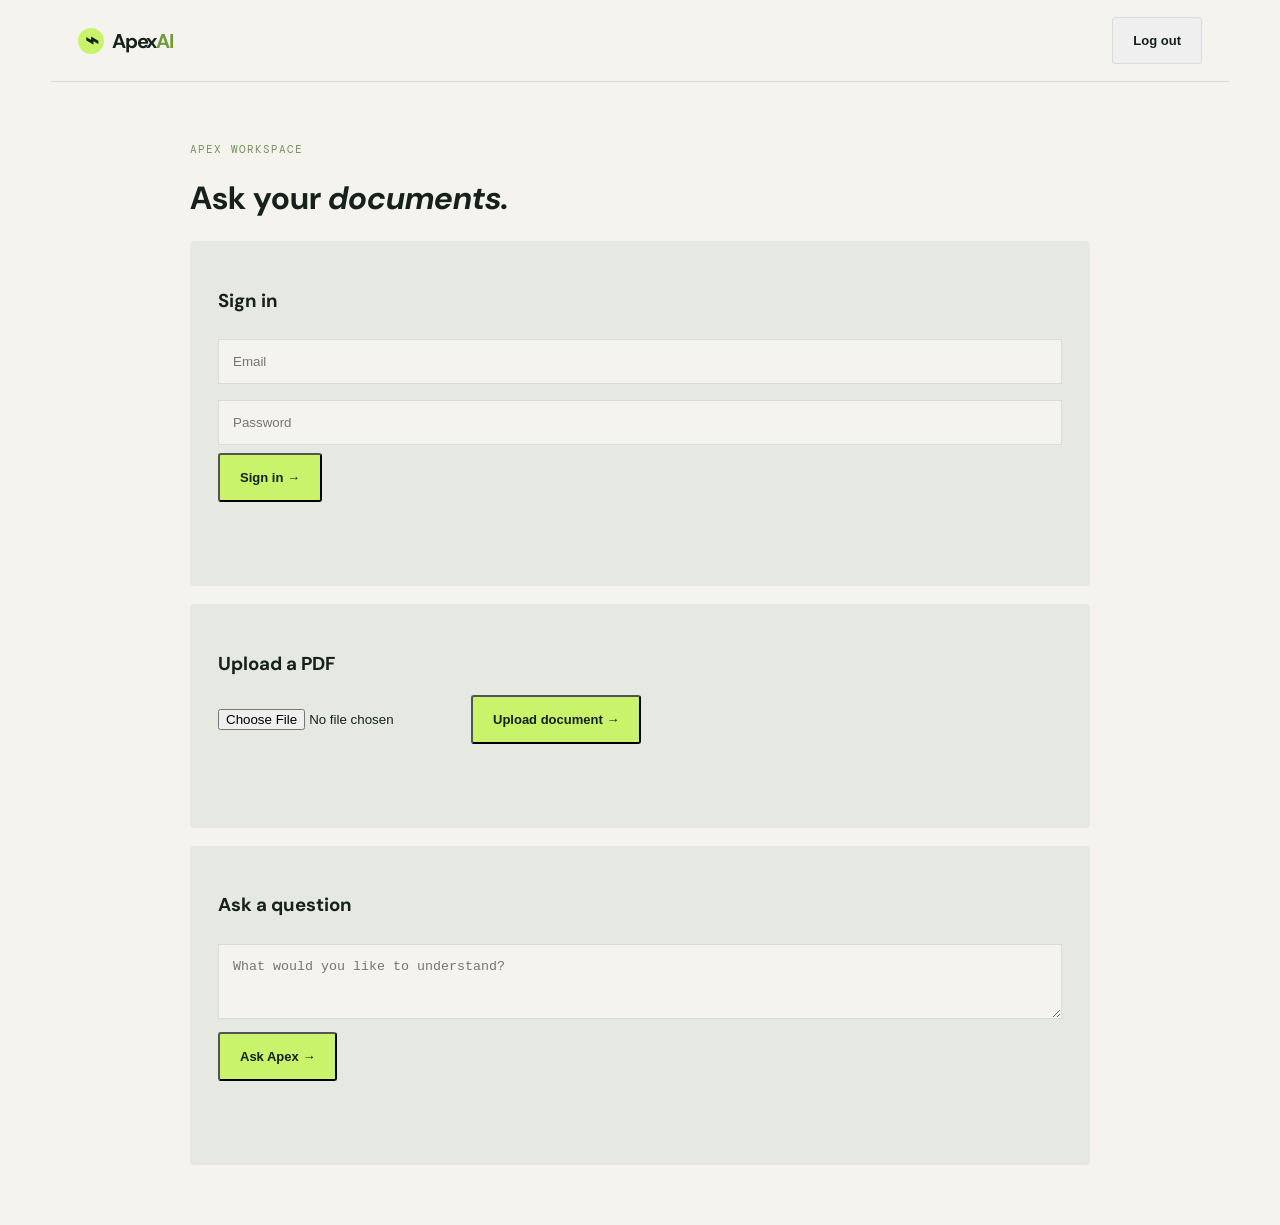
==== website/app.html @ a25874ab "Connect Apex workspace to API Co-authored-by: arena-agent <297053741+arena-agent@users.noreply.githu" ====
<!doctype html><html lang="en"><head><meta charset="utf-8"><meta name="viewport" content="width=device-width,initial-scale=1"><title>Apex AI Workspace</title><link rel="stylesheet" href="styles.css"><style>.app{max-width:900px;margin:60px auto}.panel{background:var(--card);padding:28px;margin:18px 0;border-radius:4px}.input{width:100%;padding:14px;margin:8px 0;border:1px solid var(--line);background:var(--bg);color:var(--ink)}.status{color:#78915e;min-height:24px}.answer{white-space:pre-wrap;line-height:1.6}.citation{border-left:3px solid var(--lime);padding:10px 16px;margin:10px 0;background:var(--bg)}</style></head><body><nav class="nav shell"><a class="brand" href="index.html"><span class="brand-mark">⌁</span><span>Apex<span class="accent">AI</span></span></a><button class="button button-ghost" onclick="logout()">Log out</button></nav><main class="app"><div class="eyebrow">APEX WORKSPACE</div><h1>Ask your <em>documents.</em></h1><section class="panel"><h3>Sign in</h3><input class="input" id="email" placeholder="Email"><input class="input" id="password" type="password" placeholder="Password"><button class="button button-primary" onclick="login()">Sign in →</button><p class="status" id="authStatus"></p></section><section class="panel"><h3>Upload a PDF</h3><input id="file" type="file" accept="application/pdf"><button class="button button-primary" onclick="upload()">Upload document →</button><p class="status" id="uploadStatus"></p></section><section class="panel"><h3>Ask a question</h3><textarea class="input" id="question" rows="3" placeholder="What would you like to understand?"></textarea><button class="button button-primary" onclick="ask()">Ask Apex →</button><p class="status" id="askStatus"></p><div class="answer" id="answer"></div><div id="citations"></div></section></main><script src="app.js"></script></body></html>
---- website/styles.css ----
@import url('https://fonts.googleapis.com/css2?family=DM+Mono:wght@400;500&family=DM+Sans:wght@400;500;600;700&family=Playfair+Display:ital,wght@0,500;0,600;1,500;1,600&display=swap');
:root{--bg:#f4f3ee;--ink:#16211c;--muted:#707973;--line:#d9ddd6;--lime:#c9f36a;--card:#e6e9e1;--dark:#16211c}[data-theme=dark]{--bg:#101612;--ink:#edf2e9;--muted:#a5b0a6;--line:#334039;--card:#1d2821}*{box-sizing:border-box}html{scroll-behavior:smooth}body{margin:0;background:var(--bg);color:var(--ink);font-family:'DM Sans',sans-serif}body:has(.dark-feature){overflow-x:hidden}.shell{max-width:1180px;margin:auto;padding-left:28px;padding-right:28px}.nav{height:82px;display:flex;align-items:center;justify-content:space-between;border-bottom:1px solid var(--line)}.brand{font-size:20px;font-weight:700;letter-spacing:-.06em;display:flex;align-items:center;gap:8px;color:inherit;text-decoration:none}.brand-mark{display:grid;place-items:center;width:26px;height:26px;border-radius:50%;background:var(--lime);font-size:23px;line-height:1;color:var(--dark)}.accent{color:#709b36}.nav-links{display:flex;gap:36px;margin-left:100px}.nav a:not(.brand){color:var(--muted);font-size:13px;text-decoration:none}.nav-actions{display:flex;align-items:center;gap:14px}.button{padding:15px 20px;border-radius:3px;text-decoration:none;font-size:13px;font-weight:600;display:inline-flex;gap:22px;align-items:center}.button-small{padding:11px 14px}.button-primary{background:var(--lime);color:var(--dark)}.button-ghost{border:1px solid var(--line);color:var(--ink)!important}.button-dark{background:var(--dark);color:white;justify-content:center;width:100%}.theme-toggle,.menu-toggle{border:0;background:none;color:inherit;font-size:19px;cursor:pointer}.menu-toggle{display:none}.hero{min-height:625px;display:grid;grid-template-columns:1fr 1fr;align-items:center;gap:50px;padding-top:65px;padding-bottom:70px}.eyebrow{font:11px 'DM Mono',monospace;letter-spacing:.1em;text-transform:uppercase;color:#78915e}.pulse{display:inline-block;width:7px;height:7px;border-radius:50%;background:#92c94b;margin-right:7px}.hero h1,h2{font-size:clamp(54px,7vw,88px);line-height:.98;letter-spacing:-.075em;margin:23px 0}.hero h1 em,h2 em{font-family:'Playfair Display',serif;font-weight:500;letter-spacing:-.07em}.hero-lede{color:var(--muted);font-size:17px;line-height:1.55;max-width:420px}.hero-actions{display:flex;align-items:center;gap:28px;margin-top:34px}.text-link{color:var(--ink);font-size:13px;text-decoration:none}.text-link span{margin-left:10px}.trust-row{margin-top:80px;display:flex;align-items:center;gap:14px;font:9px 'DM Mono',monospace;color:#8b958c;letter-spacing:.06em}.trust-row i{width:3px;height:3px;background:#a8b0a8;border-radius:50%}.hero-visual{position:relative;height:390px;display:grid;place-items:center}.orb{position:absolute;border-radius:50%;filter:blur(1px)}.orb-one{width:330px;height:330px;background:var(--lime);opacity:.7;right:10px;top:8px}.orb-two{width:170px;height:170px;background:#e4d8aa;bottom:5px;left:0}.workspace-card{position:relative;width:min(500px,100%);background:rgba(255,255,255,.88);box-shadow:0 25px 60px #65725b30;border:1px solid #fff;border-radius:5px;transform:rotate(3deg);overflow:hidden}.card-top{padding:15px 18px;border-bottom:1px solid #e3e6df;display:flex;gap:8px;align-items:center;font:9px 'DM Mono';color:#89938b}.dot{width:7px;height:7px;border-radius:50%}.green{background:#9ed257}.card-menu{margin-left:auto}.card-body{display:flex;min-height:285px}.mini-sidebar{width:58px;background:#f1f3ed;display:flex;align-items:center;flex-direction:column;gap:22px;padding-top:20px}.mini-sidebar b{color:#7b9e45}.mini-sidebar span{height:12px;width:12px;border-radius:3px;background:#d5dcd0}.mini-sidebar .active{background:var(--lime)}.chat-pane{padding:27px 30px;flex:1}.chat-head{display:flex;justify-content:space-between;font-size:11px;font-weight:600}.chat-head small{font-size:9px;color:#929b94;font-weight:400}.question{margin:35px 0 18px;font-size:14px}.answer{display:flex;gap:12px;font-size:11px;line-height:1.5}.answer-icon{width:20px;height:20px;border-radius:50%;background:var(--lime);display:grid;place-items:center;flex:none}.answer strong{font-size:12px}.answer p{margin:7px 0;color:#6f7870}.answer mark{background:#e4efc6;color:inherit}.sources{font:8px 'DM Mono';color:#78915e;display:flex;gap:12px}.input-line{border-top:1px solid #e5e8e1;margin-top:28px;padding-top:14px;color:#a3aaa3;font-size:10px}.input-line span{float:right;background:var(--dark);color:white;padding:4px 7px;border-radius:3px}.marquee{background:var(--dark);color:var(--lime);padding:18px 0;overflow:hidden}.marquee-inner{display:flex;justify-content:space-between;align-items:center;font:11px 'DM Mono';letter-spacing:.1em}.section{padding-top:130px;padding-bottom:130px}.section-heading{display:flex;justify-content:space-between;align-items:end;margin-bottom:65px}.section-heading h2{font-size:62px;margin:18px 0 0}.section-heading p{max-width:310px;color:var(--muted);line-height:1.6;font-size:14px}.feature-grid{display:grid;grid-template-columns:2fr 1fr 1fr;gap:13px}.feature{background:var(--card);min-height:350px;padding:28px;position:relative}.feature-large{background:var(--lime)}.dark-feature{background:var(--dark);color:white}.feature-number{font:10px 'DM Mono';color:#8a9785}.feature-icon{font-size:28px;margin-top:65px}.feature h3{font-size:24px;line-height:1.05;letter-spacing:-.05em;margin:22px 0 14px}.feature p{font-size:13px;line-height:1.55;color:var(--muted);max-width:270px}.feature-large p{color:#506337}.dark-feature p{color:#a4afa5}.feature a{position:absolute;bottom:28px;color:inherit;font-size:12px;text-decoration:none}.process{background:var(--dark);color:white}.process .section-heading p{color:#a5b0a6}.process .eyebrow{color:#9dc761}.steps{display:grid;grid-template-columns:repeat(3,1fr);gap:60px}.step{border-top:1px solid #435047;padding-top:20px}.step>span{font:11px 'DM Mono';color:var(--lime)}.step h3{font-size:20px;letter-spacing:-.04em;margin:45px 0 12px}.step p{color:#a5b0a6;font-size:13px;line-height:1.6;max-width:240px}.demo-card{background:#dfe4d9;padding:65px 70px;display:grid;grid-template-columns:1fr 1fr;gap:50px;align-items:center}.demo-card h2{font-size:60px;margin:18px 0}.demo-card p,.pricing-copy p{color:var(--muted);line-height:1.6;font-size:14px;max-width:285px;margin-bottom:30px}.demo-window{background:#fafbf8;box-shadow:15px 20px 0 #c4cec0;padding:0 20px 28px;min-height:250px}.demo-window-top{height:34px;border-bottom:1px solid var(--line);display:flex;gap:5px;align-items:center}.demo-window-top span{width:6px;height:6px;background:#d0d8cc;border-radius:50%}.demo-lines{padding:28px;font-size:12px}.demo-lines b{display:block;margin-bottom:23px}.line{display:block;background:#e0e5dd;height:7px;width:70%;margin:11px 0}.line.wide{width:93%}.line.short{width:40%}.line.highlight{background:var(--lime);width:82%}.demo-lines hr{border:0;border-top:1px solid var(--line);margin:28px 0}.pricing{display:grid;grid-template-columns:1fr 1fr;gap:100px;align-items:center}.pricing h2{font-size:60px}.price-card{border:1px solid var(--line);padding:38px 38px 30px;max-width:390px}.price-tag{font:9px 'DM Mono';color:#80947a;letter-spacing:.1em}.price-card h3{font-size:25px;letter-spacing:-.05em;margin:38px 0 8px}.price{font-size:44px;letter-spacing:-.08em}.price small{font:11px 'DM Mono';color:var(--muted);letter-spacing:0}.price-card p{color:var(--muted);font-size:13px}.price-card ul{list-style:none;padding:15px 0 25px;border-top:1px solid var(--line);line-height:2.3;font-size:12px;color:var(--muted)}.footer{border-top:1px solid var(--line);padding-top:25px;padding-bottom:25px;display:flex;justify-content:space-between;color:#8c958e;font-size:11px}.theme-toggle{font-size:0}.theme-toggle:after{content:'☼';font-size:18px}
@media(max-width:760px){.nav-links,.nav .button{display:none}.menu-toggle{display:block}.hero{grid-template-columns:1fr;padding-top:60px}.hero h1{font-size:65px}.hero-visual{height:330px}.workspace-card{transform:rotate(2deg) scale(.9)}.trust-row{margin-top:50px;font-size:8px;gap:7px}.section{padding-top:85px;padding-bottom:85px}.section-heading{display:block;margin-bottom:40px}.section-heading h2,.demo-card h2,.pricing h2{font-size:50px}.section-heading p{margin-top:28px}.feature-grid,.steps,.demo-card,.pricing{grid-template-columns:1fr}.feature{min-height:280px}.feature-icon{margin-top:35px}.steps{gap:35px}.step h3{margin-top:28px}.demo-card{padding:38px 25px}.demo-window{margin-top:10px}.pricing{gap:45px}.price-card{max-width:none}.footer{flex-wrap:wrap;gap:18px}.marquee-inner{width:800px;transform:translateX(-10px)}}
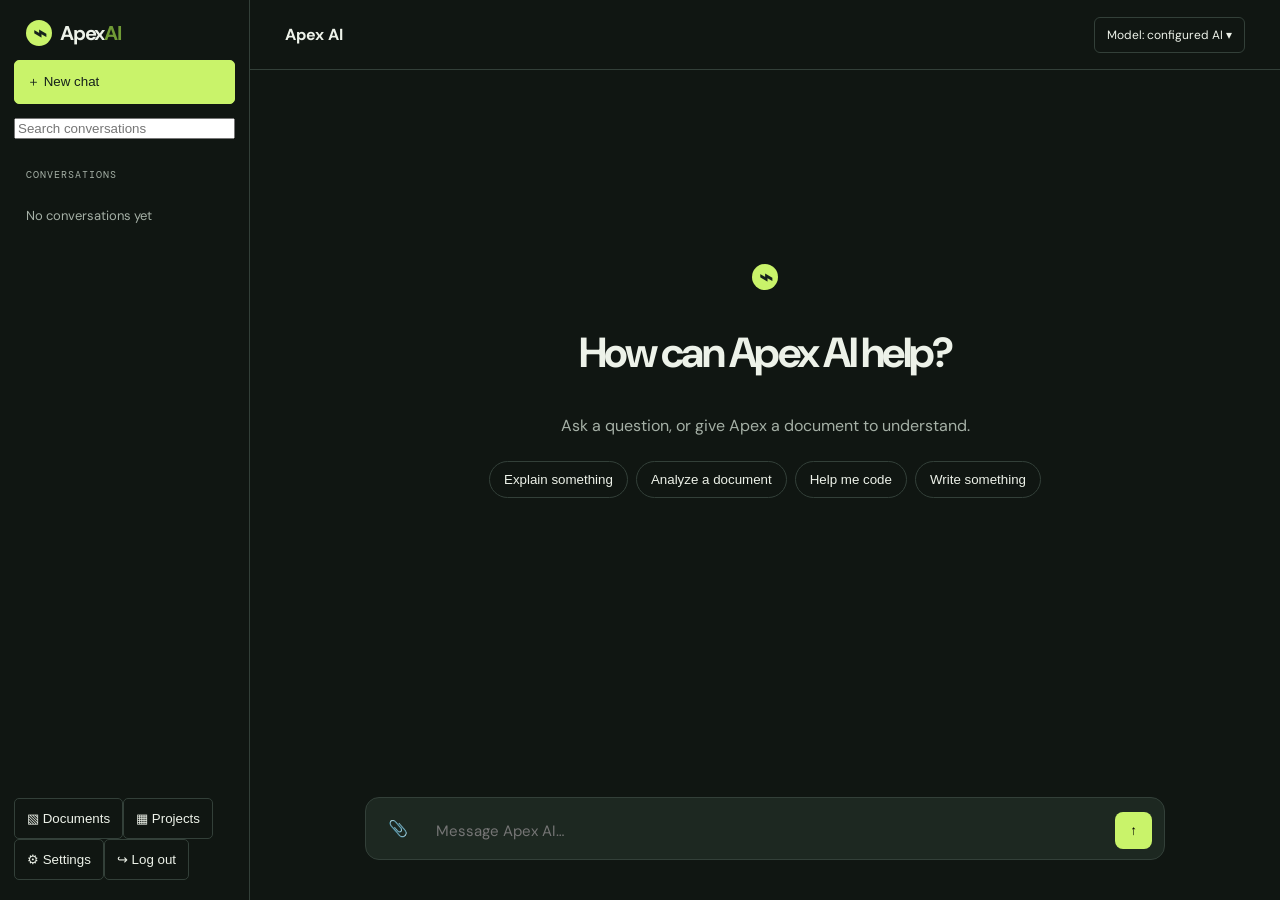
==== commit 777c1773: "Redesign workspace around chat experience Co-authored-by: arena-agent <297053741+arena-agent@users.n" ====
--- a/website/app.html
+++ b/website/app.html
@@ -1 +1 @@
-<!doctype html><html lang="en"><head><meta charset="utf-8"><meta name="viewport" content="width=device-width,initial-scale=1"><title>Apex AI Workspace</title><link rel="stylesheet" href="styles.css"><style>.app{max-width:900px;margin:60px auto}.panel{background:var(--card);padding:28px;margin:18px 0;border-radius:4px}.input{width:100%;padding:14px;margin:8px 0;border:1px solid var(--line);background:var(--bg);color:var(--ink)}.status{color:#78915e;min-height:24px}.answer{white-space:pre-wrap;line-height:1.6}.citation{border-left:3px solid var(--lime);padding:10px 16px;margin:10px 0;background:var(--bg)}</style></head><body><nav class="nav shell"><a class="brand" href="index.html"><span class="brand-mark">⌁</span><span>Apex<span class="accent">AI</span></span></a><button class="button button-ghost" onclick="logout()">Log out</button></nav><main class="app"><div class="eyebrow">APEX WORKSPACE</div><h1>Ask your <em>documents.</em></h1><section class="panel"><h3>Sign in</h3><input class="input" id="email" placeholder="Email"><input class="input" id="password" type="password" placeholder="Password"><button class="button button-primary" onclick="login()">Sign in →</button><p class="status" id="authStatus"></p></section><section class="panel"><h3>Upload a PDF</h3><input id="file" type="file" accept="application/pdf"><button class="button button-primary" onclick="upload()">Upload document →</button><p class="status" id="uploadStatus"></p></section><section class="panel"><h3>Ask a question</h3><textarea class="input" id="question" rows="3" placeholder="What would you like to understand?"></textarea><button class="button button-primary" onclick="ask()">Ask Apex →</button><p class="status" id="askStatus"></p><div class="answer" id="answer"></div><div id="citations"></div></section></main><script src="app.js"></script></body></html>+<!doctype html><html lang="en" data-theme="dark"><head><meta charset="utf-8"><meta name="viewport" content="width=device-width,initial-scale=1"><title>Apex AI — Chat</title><link rel="stylesheet" href="styles.css"><style>body{background:var(--bg)}.shell-app{height:100vh;display:grid;grid-template-columns:250px 1fr}.sidebar{border-right:1px solid var(--line);padding:20px 14px;display:flex;flex-direction:column;gap:14px}.side-title{padding:0 12px}.side-button{border:1px solid var(--line);background:transparent;color:var(--ink);padding:12px;border-radius:5px;text-align:left;cursor:pointer}.side-button.primary{background:var(--lime);border-color:var(--lime);color:#16211c}.side-label{font:10px 'DM Mono';color:var(--muted);padding:15px 12px 3px;text-transform:uppercase;letter-spacing:.1em}.history{color:var(--muted);font-size:13px;padding:9px 12px}.side-bottom{margin-top:auto}.chat{display:flex;flex-direction:column;min-width:0}.chat-top{height:70px;border-bottom:1px solid var(--line);display:flex;align-items:center;justify-content:space-between;padding:0 35px}.model{border:1px solid var(--line);padding:9px 12px;border-radius:6px;font-size:12px}.messages{flex:1;overflow:auto;max-width:800px;width:100%;margin:auto;padding:50px 28px}.empty{text-align:center;margin-top:16vh}.empty h1{font-size:42px;letter-spacing:-.06em}.empty p{color:var(--muted)}.suggestions{display:flex;gap:8px;justify-content:center;flex-wrap:wrap;margin-top:25px}.suggestions button{padding:10px 14px;border:1px solid var(--line);background:transparent;color:var(--ink);border-radius:20px;cursor:pointer}.bubble{padding:18px 0;line-height:1.65;white-space:pre-wrap}.bubble.user{color:var(--muted);border-bottom:1px solid var(--line)}.bubble.ai{font-size:16px}.composer-wrap{padding:20px 28px 30px}.composer{max-width:800px;margin:auto;display:flex;gap:10px;align-items:end;border:1px solid var(--line);border-radius:14px;padding:10px 12px;background:var(--card)}textarea{flex:1;resize:none;border:0;outline:0;background:transparent;color:var(--ink);font:15px 'DM Sans';padding:8px}.send{border:0;border-radius:8px;background:var(--lime);padding:11px 15px;cursor:pointer}.attach{cursor:pointer;color:var(--muted);padding:10px}.attach input{display:none}.source{font-size:12px;color:#78915e;border-left:2px solid var(--lime);padding:5px 10px;margin-top:8px}@media(max-width:700px){.shell-app{grid-template-columns:1fr}.sidebar{display:none}.sidebar.open{display:flex;position:fixed;z-index:5;background:var(--bg);height:100%;width:260px}.chat-top{padding:0 16px}.messages{padding:30px 18px}.composer-wrap{padding:12px}.empty h1{font-size:34px}.menu-mobile{display:block!important}.side-bottom{margin-top:auto}}.menu-mobile{display:none;background:none;border:0;color:var(--ink);font-size:20px}</style></head><body><div class="shell-app"><aside class="sidebar" id="sidebar"><div class="side-title"><a class="brand" href="index.html"><span class="brand-mark">⌁</span><span>Apex<span class="accent">AI</span></span></a></div><button class="side-button primary" onclick="newChat()">＋ New chat</button><input class="input" id="search" placeholder="Search conversations"><div class="side-label">Conversations</div><div class="history" id="history">No conversations yet</div><div class="side-bottom"><button class="side-button" onclick="alert('Document management is available through upload in chat.')">▧ Documents</button><button class="side-button">▦ Projects</button><button class="side-button">⚙ Settings</button><button class="side-button" onclick="logout()">↪ Log out</button></div></aside><section class="chat"><header class="chat-top"><button class="menu-mobile" onclick="sidebar.classList.toggle('open')">☰</button><strong>Apex AI</strong><span class="model">Model: configured AI ▾</span></header><main class="messages" id="messages"><div class="empty" id="empty"><div class="brand" style="justify-content:center;font-size:34px"><span class="brand-mark">⌁</span></div><h1>How can Apex AI help?</h1><p>Ask a question, or give Apex a document to understand.</p><div class="suggestions"><button onclick="suggest('Explain something clearly')">Explain something</button><button onclick="suggest('Analyze my document')">Analyze a document</button><button onclick="suggest('Help me code')">Help me code</button><button onclick="suggest('Write something for me')">Write something</button></div></div></main><div class="composer-wrap"><div class="composer"><label class="attach">📎<input id="file" type="file" accept="application/pdf" onchange="upload()"></label><textarea id="question" rows="1" placeholder="Message Apex AI…"></textarea><button class="send" onclick="ask()">↑</button></div><div class="status" id="status" style="text-align:center;margin-top:10px"></div></div></section></div><script src="app.js"></script></body></html>
